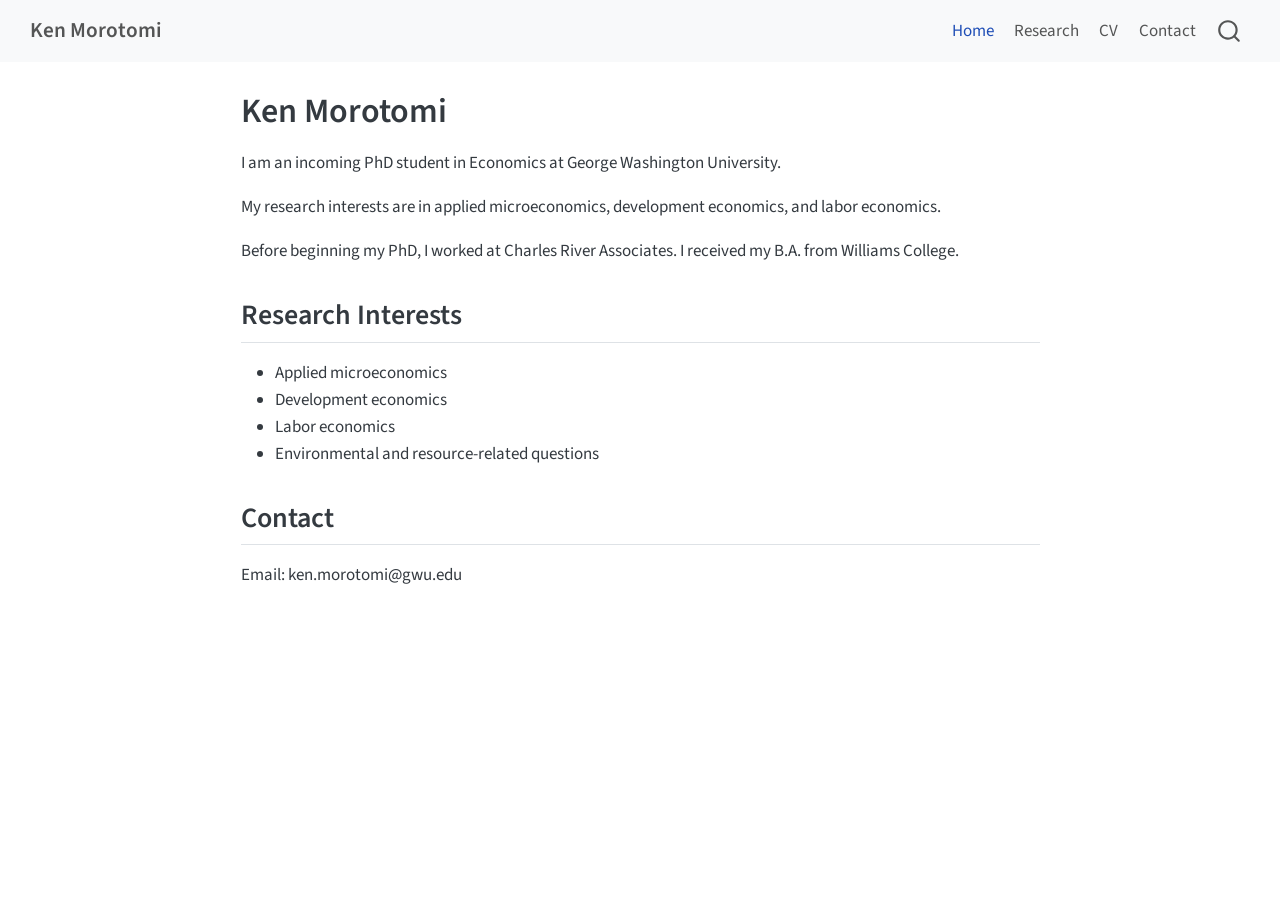
==== docs/index.html @ 030983a5 "Initial PhD website" ====
<!DOCTYPE html>
<html xmlns="http://www.w3.org/1999/xhtml" lang="en" xml:lang="en"><head>

<meta charset="utf-8">
<meta name="generator" content="quarto-1.9.38">

<meta name="viewport" content="width=device-width, initial-scale=1.0, user-scalable=yes">


<title>Ken Morotomi</title>
<style>
/* Default styles provided by pandoc.
** See https://pandoc.org/MANUAL.html#variables-for-html for config info.
*/
code{white-space: pre-wrap;}
span.smallcaps{font-variant: small-caps;}
div.columns{display: flex; gap: min(4vw, 1.5em);}
div.column{flex: auto; overflow-x: auto;}
div.hanging-indent{margin-left: 1.5em; text-indent: -1.5em;}
ul.task-list{list-style: none;}
ul.task-list li input[type="checkbox"] {
  width: 0.8em;
  margin: 0 0.8em 0.2em -1em; /* quarto-specific, see https://github.com/quarto-dev/quarto-cli/issues/4556 */ 
  vertical-align: middle;
}
</style>


<script src="site_libs/quarto-nav/quarto-nav.js"></script>
<script src="site_libs/quarto-nav/headroom.min.js"></script>
<script src="site_libs/clipboard/clipboard.min.js"></script>
<script src="site_libs/quarto-search/autocomplete.umd.js"></script>
<script src="site_libs/quarto-search/fuse.min.js"></script>
<script src="site_libs/quarto-search/quarto-search.js"></script>
<meta name="quarto:offset" content="./">
<script src="site_libs/quarto-html/quarto.js" type="module"></script>
<script src="site_libs/quarto-html/tabsets/tabsets.js" type="module"></script>
<script src="site_libs/quarto-html/popper.min.js"></script>
<script src="site_libs/quarto-html/tippy.umd.min.js"></script>
<script src="site_libs/quarto-html/anchor.min.js"></script>
<link href="site_libs/quarto-html/tippy.css" rel="stylesheet">
<link href="site_libs/quarto-html/quarto-syntax-highlighting-15634bcf2e68342d4ad2dfa704d543f6.css" rel="stylesheet" id="quarto-text-highlighting-styles">
<script src="site_libs/bootstrap/bootstrap.min.js"></script>
<link href="site_libs/bootstrap/bootstrap-icons.css" rel="stylesheet">
<link href="site_libs/bootstrap/bootstrap-158031087360bce0ff56dc785ce39e06.min.css" rel="stylesheet" append-hash="true" id="quarto-bootstrap" data-mode="light">
<script id="quarto-search-options" type="application/json">{
  "location": "navbar",
  "copy-button": false,
  "collapse-after": 3,
  "panel-placement": "end",
  "type": "overlay",
  "limit": 50,
  "keyboard-shortcut": [
    "f",
    "/",
    "s"
  ],
  "show-item-context": false,
  "language": {
    "search-no-results-text": "No results",
    "search-matching-documents-text": "matching documents",
    "search-copy-link-title": "Copy link to search",
    "search-hide-matches-text": "Hide additional matches",
    "search-more-match-text": "more match in this document",
    "search-more-matches-text": "more matches in this document",
    "search-clear-button-title": "Clear",
    "search-text-placeholder": "",
    "search-detached-cancel-button-title": "Cancel",
    "search-submit-button-title": "Submit",
    "search-label": "Search"
  }
}</script>


<link rel="stylesheet" href="styles.css">
</head>

<body class="nav-fixed fullcontent quarto-light">

<div id="quarto-search-results"></div>
  <header id="quarto-header" class="headroom fixed-top">
    <nav class="navbar navbar-expand-lg " data-bs-theme="dark">
      <div class="navbar-container container-fluid">
      <div class="navbar-brand-container mx-auto">
    <a class="navbar-brand" href="./index.html">
    <span class="navbar-title">Ken Morotomi</span>
    </a>
  </div>
            <div id="quarto-search" class="" title="Search"></div>
          <button class="navbar-toggler" type="button" data-bs-toggle="collapse" data-bs-target="#navbarCollapse" aria-controls="navbarCollapse" role="menu" aria-expanded="false" aria-label="Toggle navigation" onclick="if (window.quartoToggleHeadroom) { window.quartoToggleHeadroom(); }">
  <span class="navbar-toggler-icon"></span>
</button>
          <div class="collapse navbar-collapse" id="navbarCollapse">
            <ul class="navbar-nav navbar-nav-scroll ms-auto">
  <li class="nav-item">
    <a class="nav-link active" href="./index.html" aria-current="page"> 
<span class="menu-text">Home</span></a>
  </li>  
  <li class="nav-item">
    <a class="nav-link" href="./research.html"> 
<span class="menu-text">Research</span></a>
  </li>  
  <li class="nav-item">
    <a class="nav-link" href="./cv.html"> 
<span class="menu-text">CV</span></a>
  </li>  
  <li class="nav-item">
    <a class="nav-link" href="./contact.html"> 
<span class="menu-text">Contact</span></a>
  </li>  
</ul>
          </div> <!-- /navcollapse -->
            <div class="quarto-navbar-tools">
</div>
      </div> <!-- /container-fluid -->
    </nav>
</header>
<!-- content -->
<div id="quarto-content" class="quarto-container page-columns page-rows-contents page-layout-article page-navbar">
<!-- sidebar -->
<!-- margin-sidebar -->
    
<!-- main -->
<main class="content" id="quarto-document-content">

<header id="title-block-header" class="quarto-title-block default">
<div class="quarto-title">
<h1 class="title">Ken Morotomi</h1>
</div>



<div class="quarto-title-meta">

    
  
    
  </div>
  


</header>


<p>I am an incoming PhD student in Economics at George Washington University.</p>
<p>My research interests are in applied microeconomics, development economics, and labor economics.</p>
<p>Before beginning my PhD, I worked at Charles River Associates. I received my B.A. from Williams College.</p>
<section id="research-interests" class="level2">
<h2 class="anchored" data-anchor-id="research-interests">Research Interests</h2>
<ul>
<li>Applied microeconomics</li>
<li>Development economics</li>
<li>Labor economics</li>
<li>Environmental and resource-related questions</li>
</ul>
</section>
<section id="contact" class="level2">
<h2 class="anchored" data-anchor-id="contact">Contact</h2>
<p>Email: ken.morotomi@gwu.edu</p>


</section>

</main> <!-- /main -->
<script id="quarto-html-after-body" type="application/javascript">
  window.document.addEventListener("DOMContentLoaded", function (event) {
    const icon = "";
    const anchorJS = new window.AnchorJS();
    anchorJS.options = {
      placement: 'right',
      icon: icon
    };
    anchorJS.add('.anchored');
    const isCodeAnnotation = (el) => {
      for (const clz of el.classList) {
        if (clz.startsWith('code-annotation-')) {                     
          return true;
        }
      }
      return false;
    }
    const onCopySuccess = function(e) {
      // button target
      const button = e.trigger;
      // don't keep focus
      button.blur();
      // flash "checked"
      button.classList.add('code-copy-button-checked');
      var currentTitle = button.getAttribute("title");
      button.setAttribute("title", "Copied!");
      let tooltip;
      if (window.bootstrap) {
        button.setAttribute("data-bs-toggle", "tooltip");
        button.setAttribute("data-bs-placement", "left");
        button.setAttribute("data-bs-title", "Copied!");
        tooltip = new bootstrap.Tooltip(button, 
          { trigger: "manual", 
            customClass: "code-copy-button-tooltip",
            offset: [0, -8]});
        tooltip.show();    
      }
      setTimeout(function() {
        if (tooltip) {
          tooltip.hide();
          button.removeAttribute("data-bs-title");
          button.removeAttribute("data-bs-toggle");
          button.removeAttribute("data-bs-placement");
        }
        button.setAttribute("title", currentTitle);
        button.classList.remove('code-copy-button-checked');
      }, 1000);
      // clear code selection
      e.clearSelection();
    }
    const getTextToCopy = function(trigger) {
      const outerScaffold = trigger.parentElement.cloneNode(true);
      const codeEl = outerScaffold.querySelector('code');
      for (const childEl of codeEl.children) {
        if (isCodeAnnotation(childEl)) {
          childEl.remove();
        }
      }
      return codeEl.innerText;
    }
    const clipboard = new window.ClipboardJS('.code-copy-button:not([data-in-quarto-modal])', {
      text: getTextToCopy
    });
    clipboard.on('success', onCopySuccess);
    if (window.document.getElementById('quarto-embedded-source-code-modal')) {
      const clipboardModal = new window.ClipboardJS('.code-copy-button[data-in-quarto-modal]', {
        text: getTextToCopy,
        container: window.document.getElementById('quarto-embedded-source-code-modal')
      });
      clipboardModal.on('success', onCopySuccess);
    }
      var localhostRegex = new RegExp(/^(?:http|https):\/\/localhost\:?[0-9]*\//);
      var mailtoRegex = new RegExp(/^mailto:/);
        var filterRegex = new RegExp('/' + window.location.host + '/');
      var isInternal = (href) => {
          return filterRegex.test(href) || localhostRegex.test(href) || mailtoRegex.test(href);
      }
      // Inspect non-navigation links and adorn them if external
     var links = window.document.querySelectorAll('a[href]:not(.nav-link):not(.navbar-brand):not(.toc-action):not(.sidebar-link):not(.sidebar-item-toggle):not(.pagination-link):not(.no-external):not([aria-hidden]):not(.dropdown-item):not(.quarto-navigation-tool):not(.about-link)');
      for (var i=0; i<links.length; i++) {
        const link = links[i];
        if (!isInternal(link.href)) {
          // undo the damage that might have been done by quarto-nav.js in the case of
          // links that we want to consider external
          if (link.dataset.originalHref !== undefined) {
            link.href = link.dataset.originalHref;
          }
        }
      }
    function tippyHover(el, contentFn, onTriggerFn, onUntriggerFn) {
      const config = {
        allowHTML: true,
        maxWidth: 500,
        delay: 100,
        arrow: false,
        appendTo: function(el) {
            return el.parentElement;
        },
        interactive: true,
        interactiveBorder: 10,
        theme: 'quarto',
        placement: 'bottom-start',
      };
      if (contentFn) {
        config.content = contentFn;
      }
      if (onTriggerFn) {
        config.onTrigger = onTriggerFn;
      }
      if (onUntriggerFn) {
        config.onUntrigger = onUntriggerFn;
      }
      window.tippy(el, config); 
    }
    const noterefs = window.document.querySelectorAll('a[role="doc-noteref"]');
    for (var i=0; i<noterefs.length; i++) {
      const ref = noterefs[i];
      tippyHover(ref, function() {
        // use id or data attribute instead here
        let href = ref.getAttribute('data-footnote-href') || ref.getAttribute('href');
        try { href = new URL(href).hash; } catch {}
        const id = href.replace(/^#\/?/, "");
        const note = window.document.getElementById(id);
        if (note) {
          return note.innerHTML;
        } else {
          return "";
        }
      });
    }
    const xrefs = window.document.querySelectorAll('a.quarto-xref');
    const processXRef = (id, note) => {
      // Strip column container classes
      const stripColumnClz = (el) => {
        el.classList.remove("page-full", "page-columns");
        if (el.children) {
          for (const child of el.children) {
            stripColumnClz(child);
          }
        }
      }
      stripColumnClz(note)
      if (id === null || id.startsWith('sec-')) {
        // Special case sections, only their first couple elements
        const container = document.createElement("div");
        if (note.children && note.children.length > 2) {
          container.appendChild(note.children[0].cloneNode(true));
          for (let i = 1; i < note.children.length; i++) {
            const child = note.children[i];
            if (child.tagName === "P" && child.innerText === "") {
              continue;
            } else {
              container.appendChild(child.cloneNode(true));
              break;
            }
          }
          if (window.Quarto?.typesetMath) {
            window.Quarto.typesetMath(container);
          }
          return container.innerHTML
        } else {
          if (window.Quarto?.typesetMath) {
            window.Quarto.typesetMath(note);
          }
          return note.innerHTML;
        }
      } else {
        // Remove any anchor links if they are present
        const anchorLink = note.querySelector('a.anchorjs-link');
        if (anchorLink) {
          anchorLink.remove();
        }
        if (window.Quarto?.typesetMath) {
          window.Quarto.typesetMath(note);
        }
        if (note.classList.contains("callout")) {
          return note.outerHTML;
        } else {
          return note.innerHTML;
        }
      }
    }
    for (var i=0; i<xrefs.length; i++) {
      const xref = xrefs[i];
      tippyHover(xref, undefined, function(instance) {
        instance.disable();
        let url = xref.getAttribute('href');
        let hash = undefined; 
        if (url.startsWith('#')) {
          hash = url;
        } else {
          try { hash = new URL(url).hash; } catch {}
        }
        if (hash) {
          const id = hash.replace(/^#\/?/, "");
          const note = window.document.getElementById(id);
          if (note !== null) {
            try {
              const html = processXRef(id, note.cloneNode(true));
              instance.setContent(html);
            } finally {
              instance.enable();
              instance.show();
            }
          } else {
            // See if we can fetch this
            fetch(url.split('#')[0])
            .then(res => res.text())
            .then(html => {
              const parser = new DOMParser();
              const htmlDoc = parser.parseFromString(html, "text/html");
              const note = htmlDoc.getElementById(id);
              if (note !== null) {
                const html = processXRef(id, note);
                instance.setContent(html);
              } 
            }).finally(() => {
              instance.enable();
              instance.show();
            });
          }
        } else {
          // See if we can fetch a full url (with no hash to target)
          // This is a special case and we should probably do some content thinning / targeting
          fetch(url)
          .then(res => res.text())
          .then(html => {
            const parser = new DOMParser();
            const htmlDoc = parser.parseFromString(html, "text/html");
            const note = htmlDoc.querySelector('main.content');
            if (note !== null) {
              // This should only happen for chapter cross references
              // (since there is no id in the URL)
              // remove the first header
              if (note.children.length > 0 && note.children[0].tagName === "HEADER") {
                note.children[0].remove();
              }
              const html = processXRef(null, note);
              instance.setContent(html);
            } 
          }).finally(() => {
            instance.enable();
            instance.show();
          });
        }
      }, function(instance) {
      });
    }
        let selectedAnnoteEl;
        const selectorForAnnotation = ( cell, annotation) => {
          let cellAttr = 'data-code-cell="' + cell + '"';
          let lineAttr = 'data-code-annotation="' +  annotation + '"';
          const selector = 'span[' + cellAttr + '][' + lineAttr + ']';
          return selector;
        }
        const selectCodeLines = (annoteEl) => {
          const doc = window.document;
          const targetCell = annoteEl.getAttribute("data-target-cell");
          const targetAnnotation = annoteEl.getAttribute("data-target-annotation");
          const annoteSpan = window.document.querySelector(selectorForAnnotation(targetCell, targetAnnotation));
          const lines = annoteSpan.getAttribute("data-code-lines").split(",");
          const lineIds = lines.map((line) => {
            return targetCell + "-" + line;
          })
          let top = null;
          let height = null;
          let parent = null;
          if (lineIds.length > 0) {
              //compute the position of the single el (top and bottom and make a div)
              const el = window.document.getElementById(lineIds[0]);
              top = el.offsetTop;
              height = el.offsetHeight;
              parent = el.parentElement.parentElement;
            if (lineIds.length > 1) {
              const lastEl = window.document.getElementById(lineIds[lineIds.length - 1]);
              const bottom = lastEl.offsetTop + lastEl.offsetHeight;
              height = bottom - top;
            }
            if (top !== null && height !== null && parent !== null) {
              // cook up a div (if necessary) and position it 
              let div = window.document.getElementById("code-annotation-line-highlight");
              if (div === null) {
                div = window.document.createElement("div");
                div.setAttribute("id", "code-annotation-line-highlight");
                div.style.position = 'absolute';
                parent.appendChild(div);
              }
              div.style.top = top - 2 + "px";
              div.style.height = height + 4 + "px";
              div.style.left = 0;
              let gutterDiv = window.document.getElementById("code-annotation-line-highlight-gutter");
              if (gutterDiv === null) {
                gutterDiv = window.document.createElement("div");
                gutterDiv.setAttribute("id", "code-annotation-line-highlight-gutter");
                gutterDiv.style.position = 'absolute';
                const codeCell = window.document.getElementById(targetCell);
                const gutter = codeCell.querySelector('.code-annotation-gutter');
                gutter.appendChild(gutterDiv);
              }
              gutterDiv.style.top = top - 2 + "px";
              gutterDiv.style.height = height + 4 + "px";
            }
            selectedAnnoteEl = annoteEl;
          }
        };
        const unselectCodeLines = () => {
          const elementsIds = ["code-annotation-line-highlight", "code-annotation-line-highlight-gutter"];
          elementsIds.forEach((elId) => {
            const div = window.document.getElementById(elId);
            if (div) {
              div.remove();
            }
          });
          selectedAnnoteEl = undefined;
        };
          // Handle positioning of the toggle
      window.addEventListener(
        "resize",
        throttle(() => {
          elRect = undefined;
          if (selectedAnnoteEl) {
            selectCodeLines(selectedAnnoteEl);
          }
        }, 10)
      );
      function throttle(fn, ms) {
      let throttle = false;
      let timer;
        return (...args) => {
          if(!throttle) { // first call gets through
              fn.apply(this, args);
              throttle = true;
          } else { // all the others get throttled
              if(timer) clearTimeout(timer); // cancel #2
              timer = setTimeout(() => {
                fn.apply(this, args);
                timer = throttle = false;
              }, ms);
          }
        };
      }
        // Attach click handler to the DT
        const annoteDls = window.document.querySelectorAll('dt[data-target-cell]');
        for (const annoteDlNode of annoteDls) {
          annoteDlNode.addEventListener('click', (event) => {
            const clickedEl = event.target;
            if (clickedEl !== selectedAnnoteEl) {
              unselectCodeLines();
              const activeEl = window.document.querySelector('dt[data-target-cell].code-annotation-active');
              if (activeEl) {
                activeEl.classList.remove('code-annotation-active');
              }
              selectCodeLines(clickedEl);
              clickedEl.classList.add('code-annotation-active');
            } else {
              // Unselect the line
              unselectCodeLines();
              clickedEl.classList.remove('code-annotation-active');
            }
          });
        }
    const findCites = (el) => {
      const parentEl = el.parentElement;
      if (parentEl) {
        const cites = parentEl.dataset.cites;
        if (cites) {
          return {
            el,
            cites: cites.split(' ')
          };
        } else {
          return findCites(el.parentElement)
        }
      } else {
        return undefined;
      }
    };
    var bibliorefs = window.document.querySelectorAll('a[role="doc-biblioref"]');
    for (var i=0; i<bibliorefs.length; i++) {
      const ref = bibliorefs[i];
      const citeInfo = findCites(ref);
      if (citeInfo) {
        tippyHover(citeInfo.el, function() {
          var popup = window.document.createElement('div');
          citeInfo.cites.forEach(function(cite) {
            var citeDiv = window.document.createElement('div');
            citeDiv.classList.add('hanging-indent');
            citeDiv.classList.add('csl-entry');
            var biblioDiv = window.document.getElementById('ref-' + cite);
            if (biblioDiv) {
              citeDiv.innerHTML = biblioDiv.innerHTML;
            }
            popup.appendChild(citeDiv);
          });
          return popup.innerHTML;
        });
      }
    }
  });
  </script>
</div> <!-- /content -->




</body></html>
---- docs/site_libs/quarto-html/tippy.css ----
.tippy-box[data-animation=fade][data-state=hidden]{opacity:0}[data-tippy-root]{max-width:calc(100vw - 10px)}.tippy-box{position:relative;background-color:#333;color:#fff;border-radius:4px;font-size:14px;line-height:1.4;white-space:normal;outline:0;transition-property:transform,visibility,opacity}.tippy-box[data-placement^=top]>.tippy-arrow{bottom:0}.tippy-box[data-placement^=top]>.tippy-arrow:before{bottom:-7px;left:0;border-width:8px 8px 0;border-top-color:initial;transform-origin:center top}.tippy-box[data-placement^=bottom]>.tippy-arrow{top:0}.tippy-box[data-placement^=bottom]>.tippy-arrow:before{top:-7px;left:0;border-width:0 8px 8px;border-bottom-color:initial;transform-origin:center bottom}.tippy-box[data-placement^=left]>.tippy-arrow{right:0}.tippy-box[data-placement^=left]>.tippy-arrow:before{border-width:8px 0 8px 8px;border-left-color:initial;right:-7px;transform-origin:center left}.tippy-box[data-placement^=right]>.tippy-arrow{left:0}.tippy-box[data-placement^=right]>.tippy-arrow:before{left:-7px;border-width:8px 8px 8px 0;border-right-color:initial;transform-origin:center right}.tippy-box[data-inertia][data-state=visible]{transition-timing-function:cubic-bezier(.54,1.5,.38,1.11)}.tippy-arrow{width:16px;height:16px;color:#333}.tippy-arrow:before{content:"";position:absolute;border-color:transparent;border-style:solid}.tippy-content{position:relative;padding:5px 9px;z-index:1}
---- docs/site_libs/quarto-html/quarto-syntax-highlighting-15634bcf2e68342d4ad2dfa704d543f6.css ----
/* quarto syntax highlight colors */
:root {
  --quarto-hl-ot-color: #003B4F;
  --quarto-hl-at-color: #657422;
  --quarto-hl-ss-color: #20794D;
  --quarto-hl-an-color: #5E5E5E;
  --quarto-hl-fu-color: #4758AB;
  --quarto-hl-st-color: #20794D;
  --quarto-hl-cf-color: #003B4F;
  --quarto-hl-op-color: #5E5E5E;
  --quarto-hl-er-color: #AD0000;
  --quarto-hl-bn-color: #AD0000;
  --quarto-hl-al-color: #AD0000;
  --quarto-hl-va-color: #111111;
  --quarto-hl-bu-color: inherit;
  --quarto-hl-ex-color: inherit;
  --quarto-hl-pp-color: #AD0000;
  --quarto-hl-in-color: #5E5E5E;
  --quarto-hl-vs-color: #20794D;
  --quarto-hl-wa-color: #5E5E5E;
  --quarto-hl-do-color: #5E5E5E;
  --quarto-hl-im-color: #00769E;
  --quarto-hl-ch-color: #20794D;
  --quarto-hl-dt-color: #AD0000;
  --quarto-hl-fl-color: #AD0000;
  --quarto-hl-co-color: #5E5E5E;
  --quarto-hl-cv-color: #5E5E5E;
  --quarto-hl-cn-color: #8f5902;
  --quarto-hl-sc-color: #5E5E5E;
  --quarto-hl-dv-color: #AD0000;
  --quarto-hl-kw-color: #003B4F;
}

/* other quarto variables */
:root {
  --quarto-font-monospace: SFMono-Regular, Menlo, Monaco, Consolas, "Liberation Mono", "Courier New", monospace;
}

/* syntax highlight based on Pandoc's rules */
pre > code.sourceCode > span {
  color: #003B4F;
}

code.sourceCode > span {
  color: #003B4F;
}

div.sourceCode,
div.sourceCode pre.sourceCode {
  color: #003B4F;
}

/* Normal */
code span {
  color: #003B4F;
}

/* Alert */
code span.al {
  color: #AD0000;
  font-style: inherit;
}

/* Annotation */
code span.an {
  color: #5E5E5E;
  font-style: inherit;
}

/* Attribute */
code span.at {
  color: #657422;
  font-style: inherit;
}

/* BaseN */
code span.bn {
  color: #AD0000;
  font-style: inherit;
}

/* BuiltIn */
code span.bu {
  font-style: inherit;
}

/* ControlFlow */
code span.cf {
  color: #003B4F;
  font-weight: bold;
  font-style: inherit;
}

/* Char */
code span.ch {
  color: #20794D;
  font-style: inherit;
}

/* Constant */
code span.cn {
  color: #8f5902;
  font-style: inherit;
}

/* Comment */
code span.co {
  color: #5E5E5E;
  font-style: inherit;
}

/* CommentVar */
code span.cv {
  color: #5E5E5E;
  font-style: italic;
}

/* Documentation */
code span.do {
  color: #5E5E5E;
  font-style: italic;
}

/* DataType */
code span.dt {
  color: #AD0000;
  font-style: inherit;
}

/* DecVal */
code span.dv {
  color: #AD0000;
  font-style: inherit;
}

/* Error */
code span.er {
  color: #AD0000;
  font-style: inherit;
}

/* Extension */
code span.ex {
  font-style: inherit;
}

/* Float */
code span.fl {
  color: #AD0000;
  font-style: inherit;
}

/* Function */
code span.fu {
  color: #4758AB;
  font-style: inherit;
}

/* Import */
code span.im {
  color: #00769E;
  font-style: inherit;
}

/* Information */
code span.in {
  color: #5E5E5E;
  font-style: inherit;
}

/* Keyword */
code span.kw {
  color: #003B4F;
  font-weight: bold;
  font-style: inherit;
}

/* Operator */
code span.op {
  color: #5E5E5E;
  font-style: inherit;
}

/* Other */
code span.ot {
  color: #003B4F;
  font-style: inherit;
}

/* Preprocessor */
code span.pp {
  color: #AD0000;
  font-style: inherit;
}

/* SpecialChar */
code span.sc {
  color: #5E5E5E;
  font-style: inherit;
}

/* SpecialString */
code span.ss {
  color: #20794D;
  font-style: inherit;
}

/* String */
code span.st {
  color: #20794D;
  font-style: inherit;
}

/* Variable */
code span.va {
  color: #111111;
  font-style: inherit;
}

/* VerbatimString */
code span.vs {
  color: #20794D;
  font-style: inherit;
}

/* Warning */
code span.wa {
  color: #5E5E5E;
  font-style: italic;
}

.prevent-inlining {
  content: "</";
}

/*# sourceMappingURL=f23921c56f73e400b49028c9186a1aa0.css.map */
---- docs/styles.css ----
.navbar-title {
  font-weight: 600;
}

body {
  line-height: 1.6;
}

h1, h2, h3 {
  font-weight: 600;
}

main {
  max-width: 850px;
}
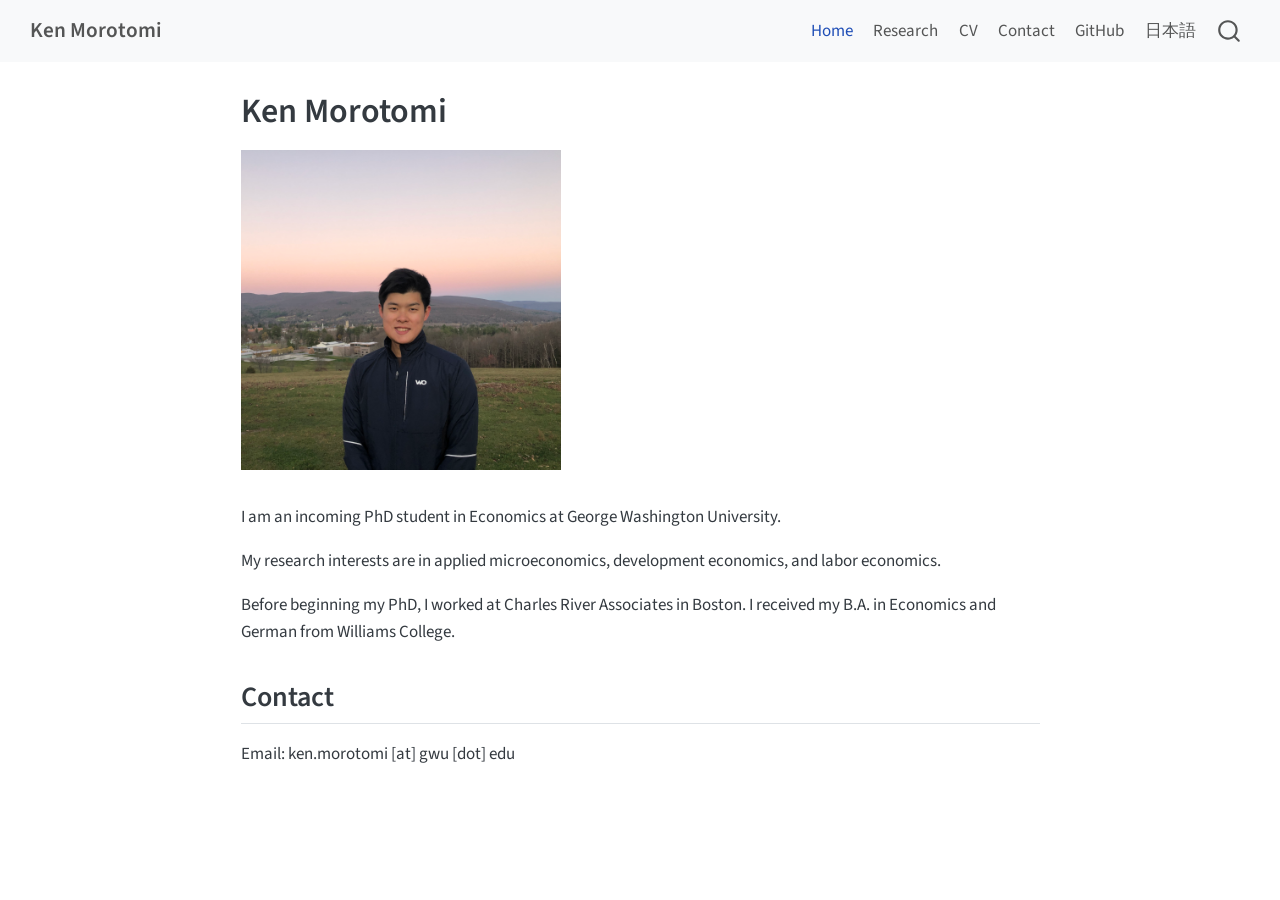
==== commit 9145be32: "Complete website and add Japanese page" ====
--- a/docs/index.html
+++ b/docs/index.html
@@ -108,6 +108,14 @@
     <a class="nav-link" href="./contact.html"> 
 <span class="menu-text">Contact</span></a>
   </li>  
+  <li class="nav-item">
+    <a class="nav-link" href="https://github.com/kenmorotomi"> 
+<span class="menu-text">GitHub</span></a>
+  </li>  
+  <li class="nav-item">
+    <a class="nav-link" href="./ja/index.html"> 
+<span class="menu-text">日本語</span></a>
+  </li>  
 </ul>
           </div> <!-- /navcollapse -->
             <div class="quarto-navbar-tools">
@@ -142,21 +150,17 @@
 </header>
 
 
+<div class="quarto-figure quarto-figure-left">
+<figure class="figure">
+<p><img src="images/headshot.jpg" class="img-fluid quarto-figure quarto-figure-left figure-img" width="320"></p>
+</figure>
+</div>
 <p>I am an incoming PhD student in Economics at George Washington University.</p>
 <p>My research interests are in applied microeconomics, development economics, and labor economics.</p>
-<p>Before beginning my PhD, I worked at Charles River Associates. I received my B.A. from Williams College.</p>
-<section id="research-interests" class="level2">
-<h2 class="anchored" data-anchor-id="research-interests">Research Interests</h2>
-<ul>
-<li>Applied microeconomics</li>
-<li>Development economics</li>
-<li>Labor economics</li>
-<li>Environmental and resource-related questions</li>
-</ul>
-</section>
+<p>Before beginning my PhD, I worked at Charles River Associates in Boston. I received my B.A. in Economics and German from Williams College.</p>
 <section id="contact" class="level2">
 <h2 class="anchored" data-anchor-id="contact">Contact</h2>
-<p>Email: ken.morotomi@gwu.edu</p>
+<p>Email: ken.morotomi [at] gwu [dot] edu</p>
 
 
 </section>
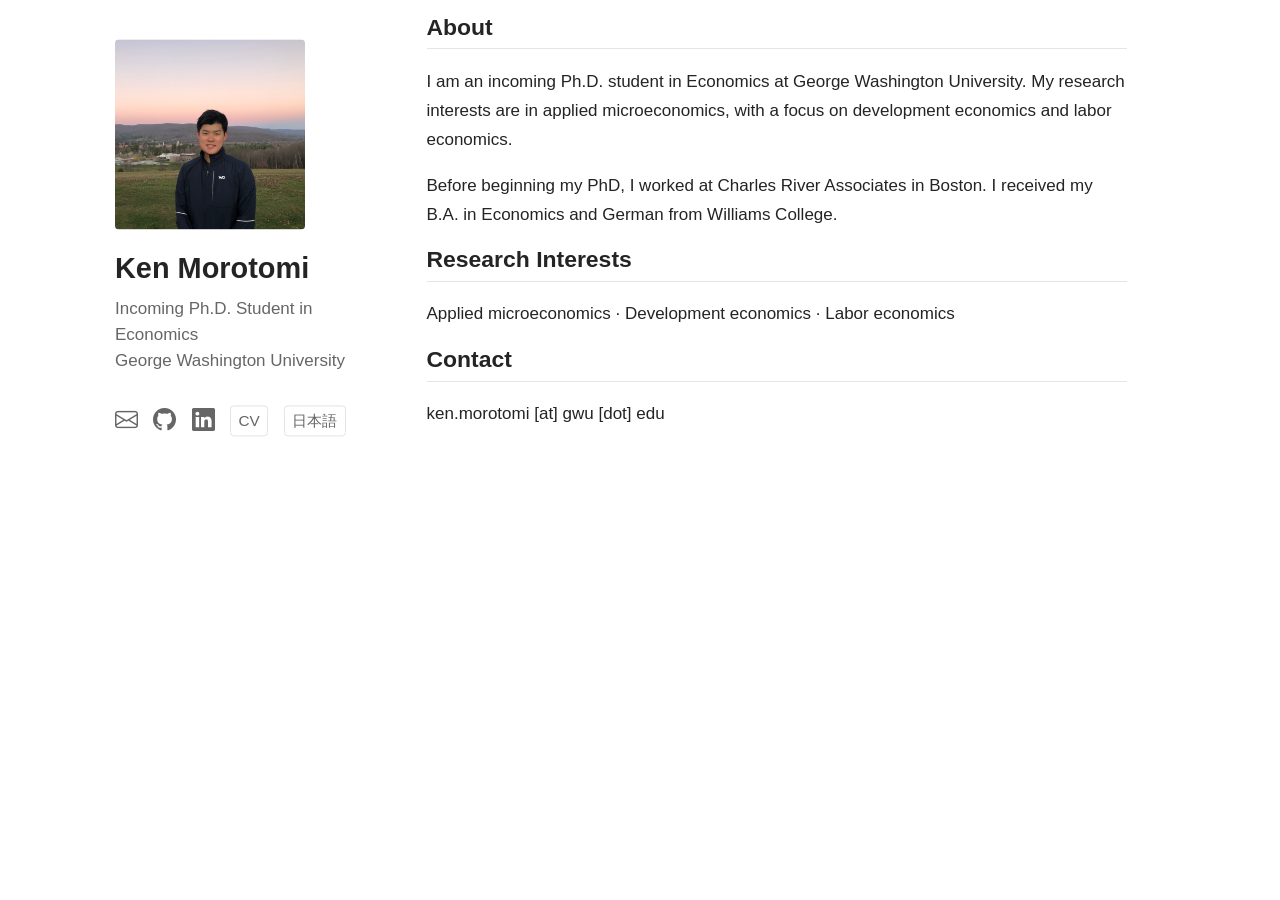
==== commit 02f72c46: "Redesign website to be single-page" ====
--- a/docs/index.html
+++ b/docs/index.html
@@ -27,7 +27,6 @@
 
 
 <script src="site_libs/quarto-nav/quarto-nav.js"></script>
-<script src="site_libs/quarto-nav/headroom.min.js"></script>
 <script src="site_libs/clipboard/clipboard.min.js"></script>
 <script src="site_libs/quarto-search/autocomplete.umd.js"></script>
 <script src="site_libs/quarto-search/fuse.min.js"></script>
@@ -37,18 +36,17 @@
 <script src="site_libs/quarto-html/tabsets/tabsets.js" type="module"></script>
 <script src="site_libs/quarto-html/popper.min.js"></script>
 <script src="site_libs/quarto-html/tippy.umd.min.js"></script>
-<script src="site_libs/quarto-html/anchor.min.js"></script>
 <link href="site_libs/quarto-html/tippy.css" rel="stylesheet">
 <link href="site_libs/quarto-html/quarto-syntax-highlighting-15634bcf2e68342d4ad2dfa704d543f6.css" rel="stylesheet" id="quarto-text-highlighting-styles">
 <script src="site_libs/bootstrap/bootstrap.min.js"></script>
 <link href="site_libs/bootstrap/bootstrap-icons.css" rel="stylesheet">
 <link href="site_libs/bootstrap/bootstrap-158031087360bce0ff56dc785ce39e06.min.css" rel="stylesheet" append-hash="true" id="quarto-bootstrap" data-mode="light">
 <script id="quarto-search-options" type="application/json">{
-  "location": "navbar",
+  "location": "sidebar",
   "copy-button": false,
   "collapse-after": 3,
-  "panel-placement": "end",
-  "type": "overlay",
+  "panel-placement": "start",
+  "type": "textbox",
   "limit": 50,
   "keyboard-shortcut": [
     "f",
@@ -70,111 +68,62 @@
     "search-label": "Search"
   }
 }</script>
+<style>html{ scroll-behavior: smooth; }</style>
 
 
 <link rel="stylesheet" href="styles.css">
 </head>
 
-<body class="nav-fixed fullcontent quarto-light">
+<body class="fullcontent quarto-light">
 
 <div id="quarto-search-results"></div>
-  <header id="quarto-header" class="headroom fixed-top">
-    <nav class="navbar navbar-expand-lg " data-bs-theme="dark">
-      <div class="navbar-container container-fluid">
-      <div class="navbar-brand-container mx-auto">
-    <a class="navbar-brand" href="./index.html">
-    <span class="navbar-title">Ken Morotomi</span>
-    </a>
-  </div>
-            <div id="quarto-search" class="" title="Search"></div>
-          <button class="navbar-toggler" type="button" data-bs-toggle="collapse" data-bs-target="#navbarCollapse" aria-controls="navbarCollapse" role="menu" aria-expanded="false" aria-label="Toggle navigation" onclick="if (window.quartoToggleHeadroom) { window.quartoToggleHeadroom(); }">
-  <span class="navbar-toggler-icon"></span>
-</button>
-          <div class="collapse navbar-collapse" id="navbarCollapse">
-            <ul class="navbar-nav navbar-nav-scroll ms-auto">
-  <li class="nav-item">
-    <a class="nav-link active" href="./index.html" aria-current="page"> 
-<span class="menu-text">Home</span></a>
-  </li>  
-  <li class="nav-item">
-    <a class="nav-link" href="./research.html"> 
-<span class="menu-text">Research</span></a>
-  </li>  
-  <li class="nav-item">
-    <a class="nav-link" href="./cv.html"> 
-<span class="menu-text">CV</span></a>
-  </li>  
-  <li class="nav-item">
-    <a class="nav-link" href="./contact.html"> 
-<span class="menu-text">Contact</span></a>
-  </li>  
-  <li class="nav-item">
-    <a class="nav-link" href="https://github.com/kenmorotomi"> 
-<span class="menu-text">GitHub</span></a>
-  </li>  
-  <li class="nav-item">
-    <a class="nav-link" href="./ja/index.html"> 
-<span class="menu-text">日本語</span></a>
-  </li>  
-</ul>
-          </div> <!-- /navcollapse -->
-            <div class="quarto-navbar-tools">
-</div>
-      </div> <!-- /container-fluid -->
-    </nav>
-</header>
 <!-- content -->
-<div id="quarto-content" class="quarto-container page-columns page-rows-contents page-layout-article page-navbar">
+<div id="quarto-content" class="quarto-container page-layout-custom">
 <!-- sidebar -->
 <!-- margin-sidebar -->
-    
 <!-- main -->
-<main class="content" id="quarto-document-content">
-
-<header id="title-block-header" class="quarto-title-block default">
-<div class="quarto-title">
-<h1 class="title">Ken Morotomi</h1>
+
+
+
+
+<div class="site-grid">
+<div class="profile">
+<p><img src="images/headshot.jpg" class="profile-photo img-fluid" alt="Portrait of Ken Morotomi"></p>
+<section id="ken-morotomi" class="level1">
+<h1>Ken Morotomi</h1>
+<p>Incoming Ph.D.&nbsp;Student in Economics<br>
+George Washington University</p>
+<div class="social-links">
+<p><a href="mailto:ken.morotomi@gwu.edu" aria-label="Email" title="Email"> <i class="bi bi-envelope"></i> </a></p>
+<p><a href="https://github.com/kenmorotomi" aria-label="GitHub" title="GitHub"> <i class="bi bi-github"></i> </a></p>
+<p><a href="https://www.linkedin.com/in/kenmorotomi/" aria-label="LinkedIn" title="LinkedIn"> <i class="bi bi-linkedin"></i> </a></p>
+<p><a href="files/cv.pdf" class="text-link">CV</a></p>
+<p><a href="ja/" class="text-link">日本語</a></p>
 </div>
-
-
-
-<div class="quarto-title-meta">
-
-    
-  
-    
-  </div>
-  
-
-
-</header>
-
-
-<div class="quarto-figure quarto-figure-left">
-<figure class="figure">
-<p><img src="images/headshot.jpg" class="img-fluid quarto-figure quarto-figure-left figure-img" width="320"></p>
-</figure>
+</section>
 </div>
-<p>I am an incoming PhD student in Economics at George Washington University.</p>
-<p>My research interests are in applied microeconomics, development economics, and labor economics.</p>
+<div class="main-content">
+<section id="about" class="level2">
+<h2 data-anchor-id="about">About</h2>
+<p>I am an incoming Ph.D.&nbsp;student in Economics at George Washington University. My research interests are in applied microeconomics, with a focus on development economics and labor economics.</p>
 <p>Before beginning my PhD, I worked at Charles River Associates in Boston. I received my B.A. in Economics and German from Williams College.</p>
+</section>
+<section id="research-interests" class="level2">
+<h2 data-anchor-id="research-interests">Research Interests</h2>
+<p>Applied microeconomics · Development economics · Labor economics</p>
+</section>
 <section id="contact" class="level2">
-<h2 class="anchored" data-anchor-id="contact">Contact</h2>
-<p>Email: ken.morotomi [at] gwu [dot] edu</p>
-
-
+<h2 data-anchor-id="contact">Contact</h2>
+<p>ken.morotomi [at] gwu [dot] edu</p>
 </section>
-
-</main> <!-- /main -->
+</div>
+</div>
+
+
+
+
 <script id="quarto-html-after-body" type="application/javascript">
   window.document.addEventListener("DOMContentLoaded", function (event) {
-    const icon = "";
-    const anchorJS = new window.AnchorJS();
-    anchorJS.options = {
-      placement: 'right',
-      icon: icon
-    };
-    anchorJS.add('.anchored');
     const isCodeAnnotation = (el) => {
       for (const clz of el.classList) {
         if (clz.startsWith('code-annotation-')) {                     
@@ -239,7 +188,7 @@
     }
       var localhostRegex = new RegExp(/^(?:http|https):\/\/localhost\:?[0-9]*\//);
       var mailtoRegex = new RegExp(/^mailto:/);
-        var filterRegex = new RegExp('/' + window.location.host + '/');
+        var filterRegex = new RegExp("https:\/\/kenmorotomi\.github\.io");
       var isInternal = (href) => {
           return filterRegex.test(href) || localhostRegex.test(href) || mailtoRegex.test(href);
       }
@@ -571,4 +520,5 @@
 
 
 
+<script src="site_libs/quarto-html/zenscroll-min.js"></script>
 </body></html>
